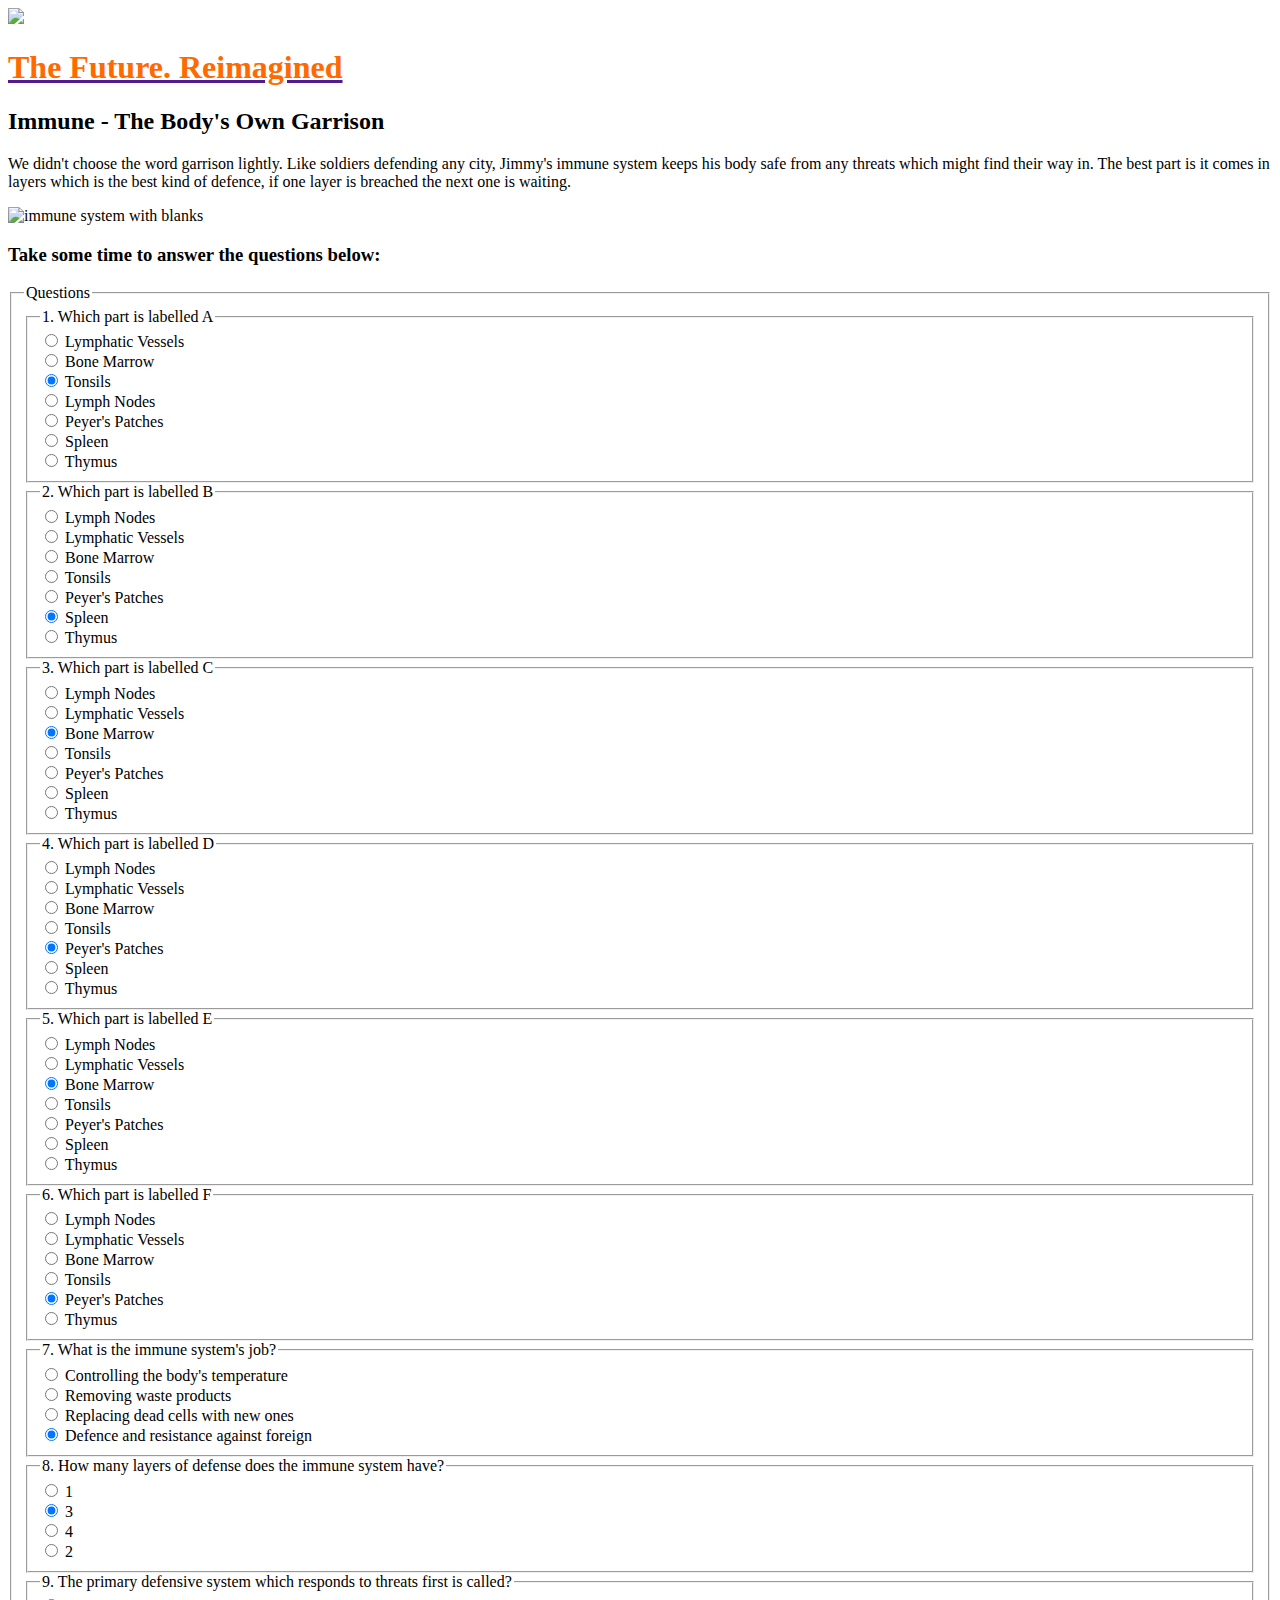
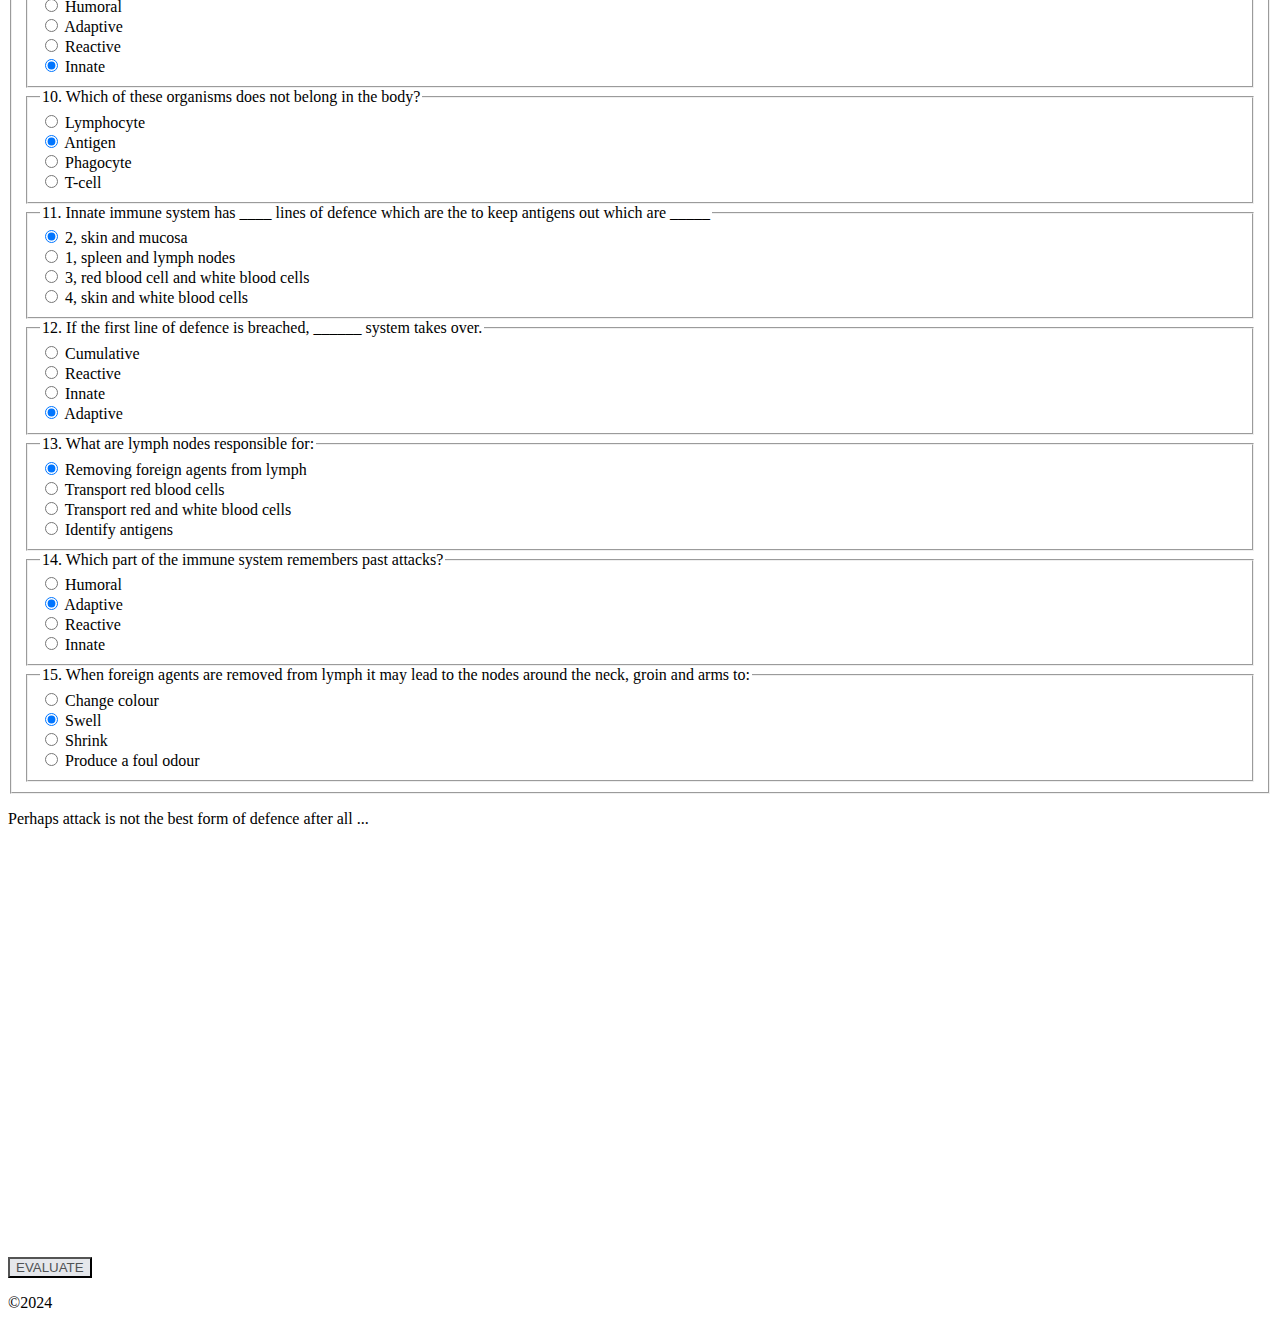
==== pages/immune.html @ 19e0d724 "feat: add code and images built elsewhere" ====
<!DOCTYPE html>
<html lang="en">

<head>
    <meta charset="UTF-8">
    <meta name="viewport" content="width=device-width, initial-scale=1.0">
    <link rel="stylesheet" href="../style.css">
    <title>Immune</title>
</head>

<body>
    <div class="block-1">
        <div class="header-nav">
            <div class="header-logo">
                <img src="../imgs/university-of-johannesburg-logo.png" class="logo-icon">
                <a href=""><h1 style="color:#ff6900">The Future. Reimagined</h1></a>
                
            </div>
            <ul class="links">
              
            </ul>
        </div>
        <div class="text-image">
            <div class="text-left">
                <h2>Immune - The Body's Own Garrison</h2>
                <p class="subtext">We didn't choose the word garrison lightly. Like soldiers defending any city, Jimmy's immune system keeps his body safe from any threats which might find their way in. The best part is it comes in layers which is the best kind of defence, if one layer is breached the next one is waiting.</p>
                
            </div>
            <img src="../imgs/immune_system/immune_system_ques.webp" alt="immune system with blanks" class="wider">
        </div>
    </div>
                    
    <div            class="block-2">
              <h3>Take some time to answer the questions below:</h3>
                              <fieldset>  
                                                                       <legend>Questions</legend>                               <!-- <img src="../imgs/musculoskeletal/musculoskeletal_question.png" alt="stray kids logo" class="logo-image"> -->
                                                                       <fieldset>
                                                                         <legend>1. Which part is labelled A</legend>
                                                                         
                                                                         <div>
                                                                             <input type="radio" id="lymphatic_vessels_a" name="question1" value="lymphatic_vessels" />
                                                                             <label for="lymphatic_vessels_a">Lymphatic Vessels</label><br>
                                                                         </div>
                                                                         <div>
                                                                             <input type="radio" id="bone_marrow_a" name="question1" value="bone_marrow" />
                                                                             <label for="bone_marrow_a">Bone Marrow</label><br>
                                                                         </div>
                                                                         <div>
                                                                             <input type="radio" id="tonsils_a" name="question1" value="tonsils" checked />
                                                                             <label for="tonsils_a">Tonsils</label><br>
                                                                         </div>
                                                                         <div>
                                                                            <input type="radio" id="answer37" name="question1" value="lymph_nodes" />
                                                                            <label for="answer37">Lymph Nodes</label><br>
                                                                        </div>
                                                                         <div>
                                                                             <input type="radio" id="peyers_patches_a" name="question1" value="peyers_patches" />
                                                                             <label for="peyers_patches_a">Peyer's Patches</label><br>
                                                                         </div>
                                                                         <div>
                                                                             <input type="radio" id="spleen_a" name="question1" value="spleen" />
                                                                             <label for="spleen_a">Spleen</label><br>
                                                                         </div>
                                                                         <div>
                                                                             <input type="radio" id="thymus_a" name="question1" value="thymus" />
                                                                             <label for="thymus_a">Thymus</label><br>
                                                                         </div>
                                                                     </fieldset>
                                                                     
                                                                     <fieldset>
                                                                         <legend>2. Which part is labelled B</legend>
                                                                         <div>
                                                                             <input type="radio" id="lymph_nodes_b" name="question2" value="lymph_nodes" />
                                                                             <label for="lymph_nodes_b">Lymph Nodes</label><br>
                                                                         </div>
                                                                         <div>
                                                                             <input type="radio" id="answer38" name="question2" value="lymphatic_vessels_a" />
                                                                             <label for="answer38">Lymphatic Vessels</label><br>
                                                                         </div>
                                                                         <div>
                                                                             <input type="radio" id="bone_marrow_b" name="question2" value="bone_marrow" />
                                                                             <label for="bone_marrow_b">Bone Marrow</label><br>
                                                                         </div>
                                                                         <div>
                                                                             <input type="radio" id="tonsils_b" name="question2" value="tonsils" />
                                                                             <label for="tonsils_b">Tonsils</label><br>
                                                                         </div>
                                                                         <div>
                                                                             <input type="radio" id="peyers_patches_b" name="question2" value="peyers_patches" />
                                                                             <label for="peyers_patches_b">Peyer's Patches</label><br>
                                                                         </div>
                                                                         <div>
                                                                             <input type="radio" id="spleen_b" name="question2" value="spleen" checked />
                                                                             <label for="spleen_b">Spleen</label><br>
                                                                         </div>
                                                                         <div>
                                                                             <input type="radio" id="thymus_b" name="question2" value="thymus" />
                                                                             <label for="thymus_b">Thymus</label><br>
                                                                         </div>
                                                                     </fieldset>
                                                                     
                                                                     <fieldset>
                                                                         <legend>3. Which part is labelled C</legend>
                                                                         <div>
                                                                             <input type="radio" id="lymph_nodes_c" name="question3" value="lymph_nodes" />
                                                                             <label for="lymph_nodes_c">Lymph Nodes</label><br>
                                                                         </div>
                                                                         <div>
                                                                             <input type="radio" id="lymphatic_vessels_c" name="question3" value="lymphatic_vessels" />
                                                                             <label for="lymphatic_vessels_c">Lymphatic Vessels</label><br>
                                                                         </div>
                                                                         <div>
                                                                             <input type="radio" id="bone_marrow_c" name="question3" value="bone_marrow_a" / checked>
                                                                             <label for="bone_marrow_c">Bone Marrow</label><br>
                                                                         </div>
                                                                         <div>
                                                                             <input type="radio" id="tonsils_c" name="question3" value="tonsils" />
                                                                             <label for="tonsils_c">Tonsils</label><br>
                                                                         </div>
                                                                         <div>
                                                                             <input type="radio" id="peyers_patches_c" name="question3" value="peyers_patches" />
                                                                             <label for="peyers_patches_c">Peyer's Patches</label><br>
                                                                         </div>
                                                                         <div>
                                                                             <input type="radio" id="spleen_c" name="question3" value="spleen" />
                                                                             <label for="spleen_c">Spleen</label><br>
                                                                         </div>
                                                                         <div>
                                                                             <input type="radio" id="answer39" name="question3" value="thymus" />
                                                                             <label for="answer39">Thymus</label><br>
                                                                         </div>
                                                                     </fieldset>
                                                                     
                                                                     <fieldset>
                                                                         <legend>4. Which part is labelled D</legend>
                                                                         <div>
                                                                             <input type="radio" id="lymph_nodes_d" name="question4" value="lymph_nodes" />
                                                                             <label for="lymph_nodes_d">Lymph Nodes</label><br>
                                                                         </div>
                                                                         <div>
                                                                             <input type="radio" id="lymphatic_vessels_d" name="question4" value="lymphatic_vessels" />
                                                                             <label for="lymphatic_vessels_d">Lymphatic Vessels</label><br>
                                                                         </div>
                                                                         <div>
                                                                             <input type="radio" id="bone_marrow_d" name="question4" value="bone_marrow" />
                                                                             <label for="bone_marrow_d">Bone Marrow</label><br>
                                                                         </div>
                                                                         <div>
                                                                             <input type="radio" id="tonsils_d" name="question4" value="tonsils" />
                                                                             <label for="tonsils_d">Tonsils</label><br>
                                                                         </div>
                                                                         <div>
                                                                             <input type="radio" id="answer40" name="question4" value="peyers_patches" checked />
                                                                             <label for="answer40">Peyer's Patches</label><br>
                                                                         </div>
                                                                         <div>
                                                                             <input type="radio" id="spleen_d" name="question4" value="spleen" />
                                                                             <label for="spleen_d">Spleen</label><br>
                                                                         </div>
                                                                         <div>
                                                                             <input type="radio" id="thymus_d" name="question4" value="thymus" />
                                                                             <label for="thymus_d">Thymus</label><br>
                                                                         </div>
                                                                     </fieldset>
                                                                     
                                                                     <fieldset>
                                                                         <legend>5. Which part is labelled E</legend>
                                                                         <div>
                                                                             <input type="radio" id="lymph_nodes_e" name="question5" value="lymph_nodes" />
                                                                             <label for="lymph_nodes_e">Lymph Nodes</label><br>
                                                                         </div>
                                                                         <div>
                                                                             <input type="radio" id="lymphatic_vessels_e" name="question5" value="lymphatic_vessels" />
                                                                             <label for="lymphatic_vessels_e">Lymphatic Vessels</label><br>
                                                                         </div>
                                                                         <div>
                                                                             <input type="radio" id="bone_marrow_e" name="question5" value="bone_marrow" checked />
                                                                             <label for="bone_marrow_e">Bone Marrow</label><br>
                                                                         </div>
                                                                         <div>
                                                                             <input type="radio" id="tonsils_e" name="question5" value="tonsils" />
                                                                             <label for="tonsils_e">Tonsils</label><br>
                                                                         </div>
                                                                         <div>
                                                                             <input type="radio" id="peyers_patches_e" name="question5" value="peyers_patches" />
                                                                             <label for="peyers_patches_e">Peyer's Patches</label><br>
                                                                         </div>
                                                                         <div>
                                                                             <input type="radio" id="answer41" name="question5" value="spleen" />
                                                                             <label for="answer41">Spleen</label><br>
                                                                         </div>
                                                                         <div>
                                                                             <input type="radio" id="thymus_e" name="question5" value="thymus" />
                                                                             <label for="thymus_e">Thymus</label><br>
                                                                         </div>
                                                                     </fieldset>
                                                                     
                                                                     <fieldset>
                                                                         <legend>6. Which part is labelled F</legend>
                                                                         <div>
                                                                             <input type="radio" id="lymph_nodes_f" name="question6" value="lymph_nodes" />
                                                                             <label for="lymph_nodes_f">Lymph Nodes</label><br>
                                                                         </div>
                                                                         <div>
                                                                             <input type="radio" id="lymphatic_vessels_f" name="question6" value="lymphatic_vessels" />
                                                                             <label for="lymphatic_vessels_f">Lymphatic Vessels</label><br>
                                                                         </div>
                                                                         <div>
                                                                             <input type="radio" id="answer42" name="question6" value="bone_marrow" />
                                                                             <label for="answer42">Bone Marrow</label><br>
                                                                         </div>
                                                                         <div>
                                                                             <input type="radio" id="tonsils_f" name="question6" value="tonsils" />
                                                                             <label for="tonsils_f">Tonsils</label><br>
                                                                         </div>
                                                                         <div>
                                                                             <input type="radio" id="peyers_patches_f" name="question6" value="peyers_patches" checked />
                                                                             <label for="peyers_patches_f">Peyer's Patches</label><br>
                                                                         </div>
                                                                         
                                                                         <div>
                                                                             <input type="radio" id="thymus_f" name="question6" value="thymus" />
                                                                             <label for="thymus_f">Thymus</label><br>
                                                                         </div>
                                                                         
                                                                     </fieldset>
                                                                     
                                                                                        
                                                                     <fieldset>
                                                                         <legend>7. What is the immune system's job?</legend>
                                                                         <div>
                                                                             <input type="radio" id="temperature_control" name="question7" value="temperature_control" />
                                                                             <label for="temperature_control">Controlling the body's temperature</label><br>
                                                                         </div>
                                                                         <div>
                                                                             <input type="radio" id="waste_removal" name="question7" value="waste_removal" />
                                                                             <label for="waste_removal">Removing waste products</label><br>
                                                                         </div>
                                                                         <div>
                                                                             <input type="radio" id="cell_replacement" name="question7" value="cell_replacement" />
                                                                             <label for="cell_replacement">Replacing dead cells with new ones</label><br>
                                                                         </div>
                                                                         <div>
                                                                             <input type="radio" id="answer43" name="question7" value="defence" checked />
                                                                             <label for="answer43">Defence and resistance against foreign</label><br>
                                                                         </div>
                                                                     </fieldset>
                                                                     
                                                                     <fieldset>
                                                                         <legend>8. How many layers of defense does the immune system have?</legend>
                                                                         <div>
                                                                             <input type="radio" id="one_layer" name="question8" value="one_layer" />
                                                                             <label for="one_layer">1</label><br>
                                                                         </div>
                                                                         <div>
                                                                             <input type="radio" id="answer44" name="question8" value="three_layers" checked />
                                                                             <label for="answer44">3</label><br>
                                                                         </div>
                                                                         <div>
                                                                             <input type="radio" id="four_layers" name="question8" value="four_layers" />
                                                                             <label for="four_layers">4</label><br>
                                                                         </div>
                                                                         <div>
                                                                             <input type="radio" id="two_layers" name="question8" value="two_layers" />
                                                                             <label for="two_layers">2</label><br>
                                                                         </div>
                                                                     </fieldset>
                                                                     
                                                                     <fieldset>
                                                                         <legend>9. The primary defensive system which responds to threats first is called?</legend>
                                                                         <div>
                                                                             <input type="radio" id="humoral" name="question9" value="humoral" />
                                                                             <label for="humoral">Humoral</label><br>
                                                                         </div>
                                                                         <div>
                                                                             <input type="radio" id="adaptive" name="question9" value="adaptive" />
                                                                             <label for="adaptive">Adaptive</label><br>
                                                                         </div>
                                                                         <div>
                                                                             <input type="radio" id="reactive" name="question9" value="reactive" />
                                                                             <label for="reactive">Reactive</label><br>
                                                                         </div>
                                                                         <div>
                                                                             <input type="radio" id="answer45" name="question9" value="innate" checked />
                                                                             <label for="answer45">Innate</label><br>
                                                                         </div>
                                                                     </fieldset>
                                                                     
                                                                                       
                                                                     <fieldset>
                                                                         <legend>10. Which of these organisms does not belong in the body?</legend>
                                                                         <div>
                                                                             <input type="radio" id="lymphocyte" name="question0" value="lymphocyte" />
                                                                             <label for="lymphocyte">Lymphocyte</label><br>
                                                                         </div>
                                                                         <div>
                                                                             <input type="radio" id="answer46" name="question0" value="antigen" checked />
                                                                             <label for="answer46">Antigen</label><br>
                                                                         </div>
                                                                         <div>
                                                                             <input type="radio" id="phagocyte" name="question0" value="phagocyte" />
                                                                             <label for="phagocyte">Phagocyte</label><br>
                                                                         </div>
                                                                         <div>
                                                                             <input type="radio" id="t_cell" name="question0" value="t_cell" />
                                                                             <label for="t_cell">T-cell</label><br>
                                                                         </div>
                                                                     </fieldset>
                                                                     
                                                                     <fieldset>
                                                                         <legend>11. Innate immune system has ____ lines of defence which are the to keep antigens out which are _____</legend>
                                                                         <div>
                                                                             <input type="radio" id="answer47" name="question11" value="two_lines" checked />
                                                                             <label for="answer47">2, skin and mucosa</label><br>
                                                                         </div>
                                                                         <div>
                                                                             <input type="radio" id="one_line" name="question11" value="one_line" />
                                                                             <label for="one_line">1, spleen and lymph nodes</label><br>
                                                                         </div>
                                                                         <div>
                                                                             <input type="radio" id="three_lines" name="question11" value="three_lines" />
                                                                             <label for="three_lines">3, red blood cell and white blood cells</label><br>
                                                                         </div>
                                                                         <div>
                                                                             <input type="radio" id="four_lines" name="question11" value="four_lines" />
                                                                             <label for="four_lines">4, skin and white blood cells</label><br>
                                                                         </div>
                                                                     </fieldset>
                                                                     
                                                                     <fieldset>
                                                                         <legend>12. If the first line of defence is breached, ______ system takes over.</legend>
                                                                         <div>
                                                                             <input type="radio" id="cumulative" name="question12" value="cumulative" />
                                                                             <label for="cumulative">Cumulative</label><br>
                                                                         </div>
                                                                         <div>
                                                                             <input type="radio" id="reactive" name="question12" value="reactive" />
                                                                             <label for="reactive">Reactive</label><br>
                                                                         </div>
                                                                         <div>
                                                                             <input type="radio" id="innate" name="question12" value="innate" />
                                                                             <label for="innate">Innate</label><br>
                                                                         </div>
                                                                         <div>
                                                                             <input type="radio" id="answer48" name="question12" value="adaptive" checked />
                                                                             <label for="answer48">Adaptive</label><br>
                                                                         </div>
                                                                     </fieldset>
                                                                     
                                                                                     
                                                                                            
                                                                     <fieldset>
                                                                         <legend>13. What are lymph nodes responsible for:</legend>
                                                                         <div>
                                                                             <input type="radio" id="answer49" name="question13" value="remove_foreign_agents" checked />
                                                                             <label for="answer49">Removing foreign agents from lymph</label><br>
                                                                         </div>
                                                                         <div>
                                                                             <input type="radio" id="transport_red_blood_cells" name="question13" value="transport_red_blood_cells" />
                                                                             <label for="transport_red_blood_cells">Transport red blood cells</label><br>
                                                                         </div>
                                                                         <div>
                                                                             <input type="radio" id="transport_red_and_white_blood_cells" name="question13" value="transport_red_and_white_blood_cells" />
                                                                             <label for="transport_red_and_white_blood_cells">Transport red and white blood cells</label><br>
                                                                         </div>
                                                                         <div>
                                                                             <input type="radio" id="identify_antigens" name="question13" value="identify_antigens" />
                                                                             <label for="identify_antigens">Identify antigens</label><br>
                                                                         </div>
                                                                     </fieldset>
                                                                     
                                                                     <fieldset>
                                                                         <legend>14. Which part of the immune system remembers past attacks?</legend>
                                                                         <div>
                                                                             <input type="radio" id="humoral" name="question14" value="humoral" />
                                                                             <label for="humoral">Humoral</label><br>
                                                                         </div>
                                                                         <div>
                                                                             <input type="radio" id="answer50" name="question14" value="adaptive" checked />
                                                                             <label for="answer50">Adaptive</label><br>
                                                                         </div>
                                                                         <div>
                                                                             <input type="radio" id="reactive" name="question14" value="reactive" />
                                                                             <label for="reactive">Reactive</label><br>
                                                                         </div>
                                                                         <div>
                                                                             <input type="radio" id="innate" name="question14" value="innate" />
                                                                             <label for="innate">Innate</label><br>
                                                                         </div>
                                                                     </fieldset>
                                                                     
                                                                     <fieldset>
                                                                         <legend>15. When foreign agents are removed from lymph it may lead to the nodes around the neck, groin and arms to:</legend>
                                                                         <div>
                                                                             <input type="radio" id="change_colour" name="question15" value="change_colour" />
                                                                             <label for="change_colour">Change colour</label><br>
                                                                         </div>
                                                                         <div>
                                                                             <input type="radio" id="answer51" name="question15" value="swell" checked />
                                                                             <label for="answer51">Swell</label><br>
                                                                         </div>
                                                                         <div>
                                                                             <input type="radio" id="shrink" name="question15" value="shrink" />
                                                                             <label for="shrink">Shrink</label><br>
                                                                         </div>
                                                                         <div>
                                                                             <input type="radio" id="produce_foul_odour" name="question15" value="produce_foul_odour" />
                                                                             <label for="produce_foul_odour">Produce a foul odour</label><br>
                                                                         </div>
                                                                     </fieldset>
                                                                     
                  </        fiel                                     dset>  
    </div>                    
                                                         
    <div class="block-3">
        <p class="quote">Perhaps attack is not the best form of defence after all ...</p>
        

        <iframe width="560" height="315" src="https://www.youtube.com/embed/PSRJfaAYkW4?si=BhMPU3NJfwMVNUXs" title="YouTube video player" frameborder="0" allow="accelerometer; autoplay; clipboard-write; encrypted-media; gyroscope; picture-in-picture; web-share" referrerpolicy="strict-origin-when-cross-origin" allowfullscreen></iframe>




    </div>

    <div class="block-4">
        <div class="text">
            <h4 style="color:white">Ready to Grade ?</h4>
            <p class="" style="color:white">Surely you know the drill by now ? Click Evaluate</p>
        </div>
        <button class="button" style="background-color:#E5E7EB; color:#505355">EVALUATE</button>
    </div>

    <div class="footer">
        <p>©2024</p>
    </div>
</body>

</html>
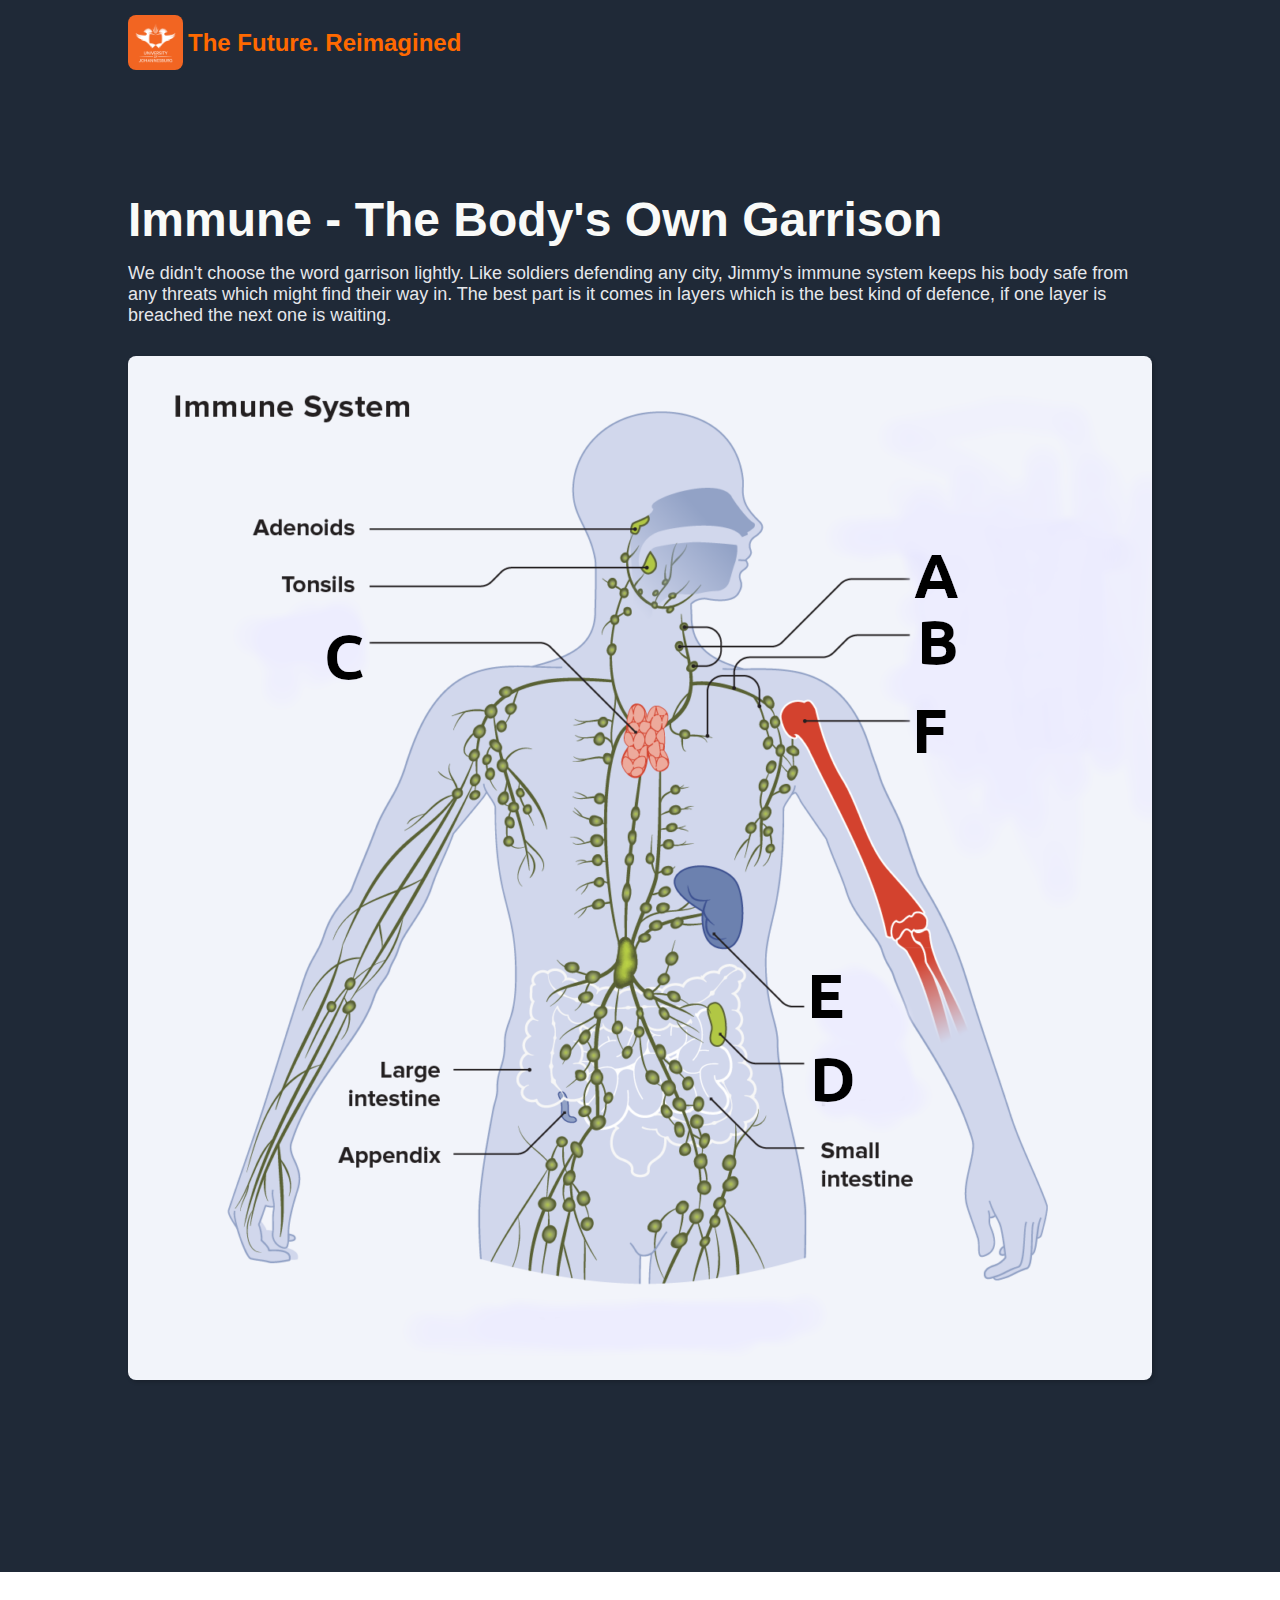
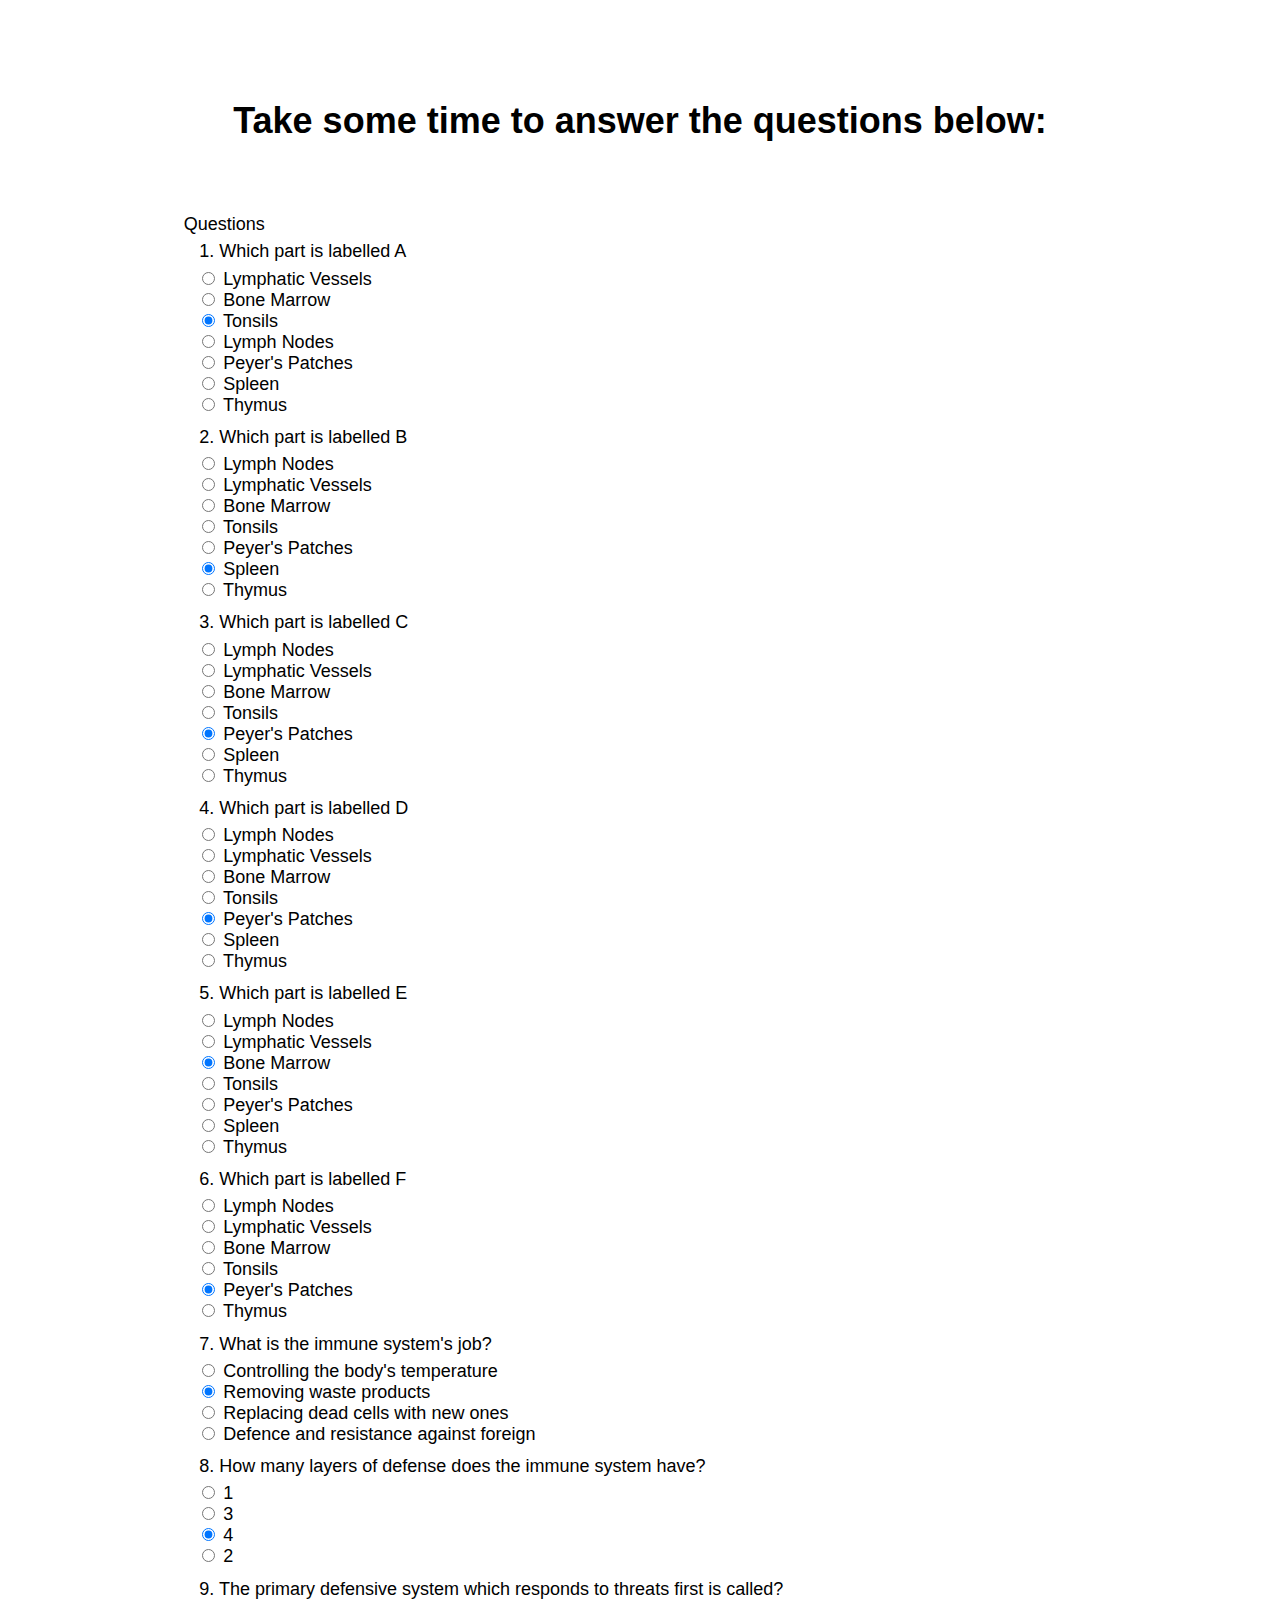
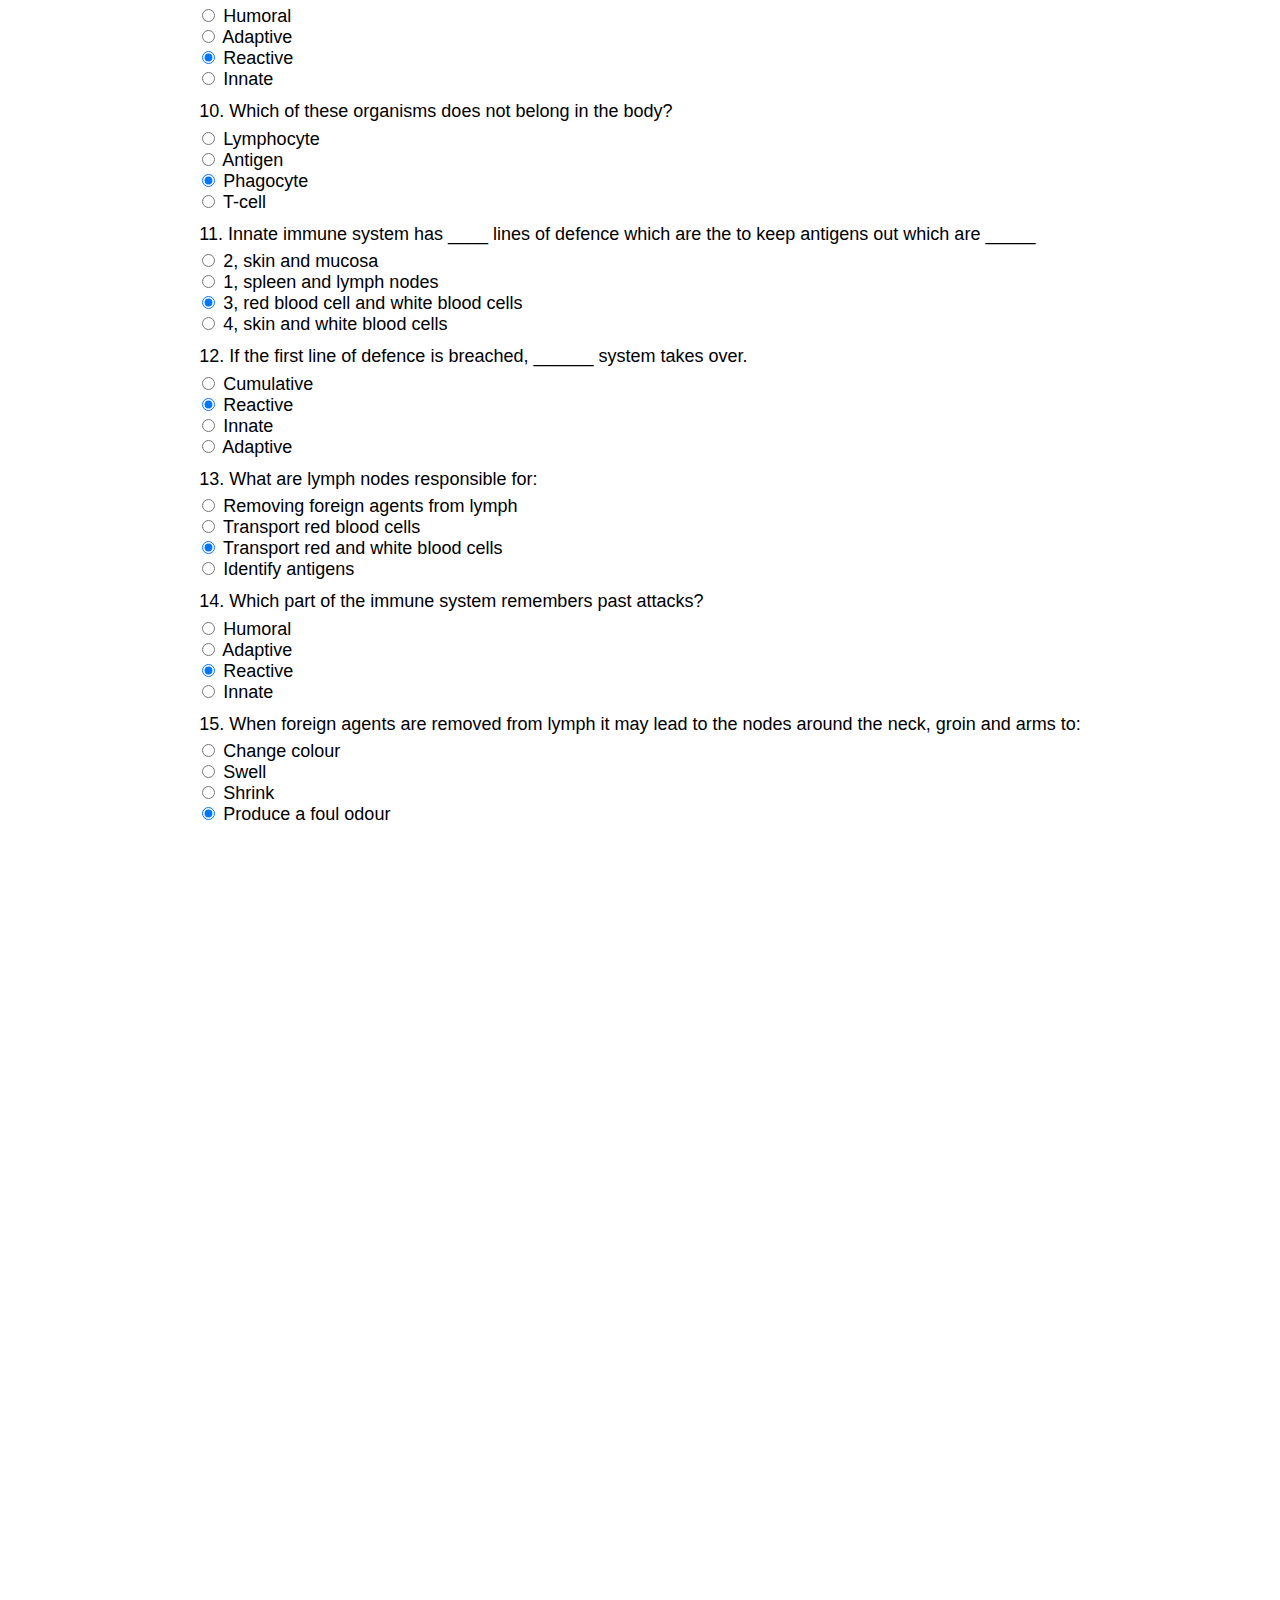
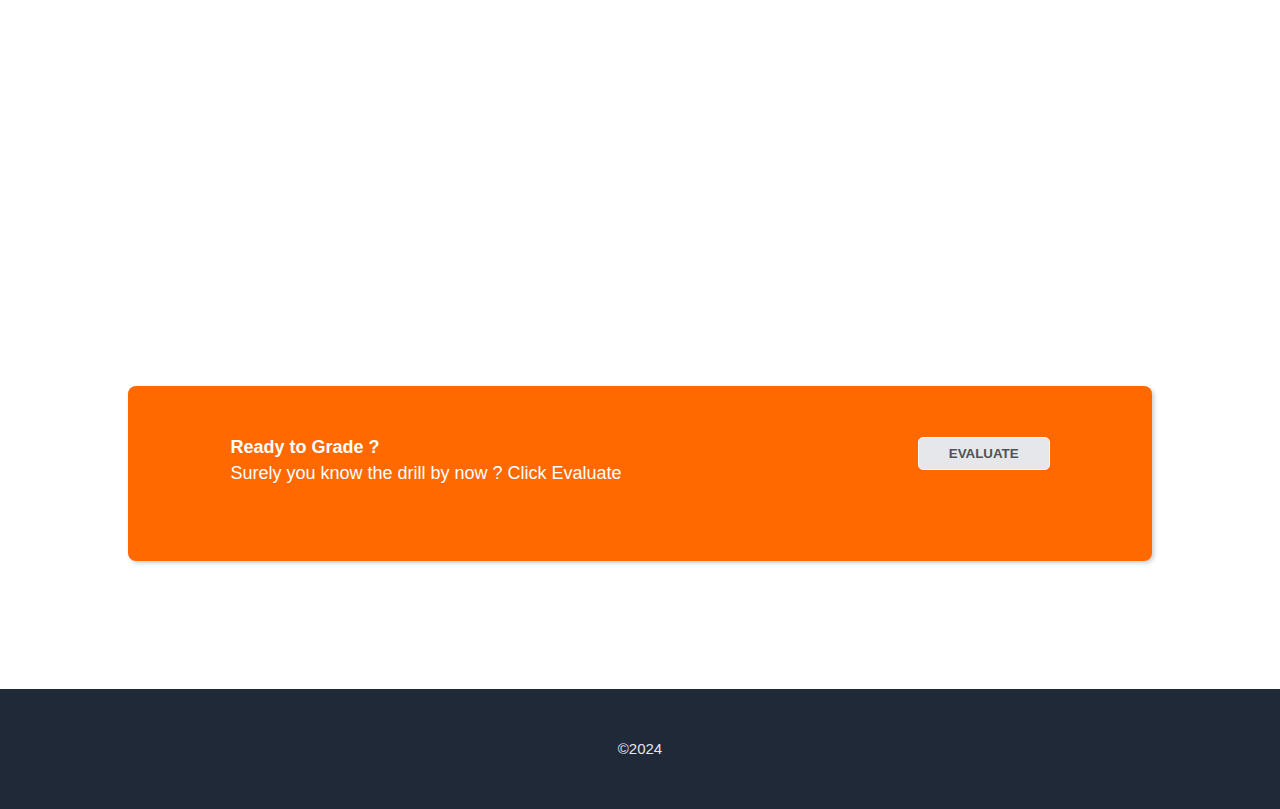
==== commit a82d1f13: "feat: too many changes to mention definitely day I won't forget.Enough said" ====
--- a/pages/immune.html
+++ b/pages/immune.html
@@ -26,7 +26,7 @@
                 <p class="subtext">We didn't choose the word garrison lightly. Like soldiers defending any city, Jimmy's immune system keeps his body safe from any threats which might find their way in. The best part is it comes in layers which is the best kind of defence, if one layer is breached the next one is waiting.</p>
                 
             </div>
-            <img src="../imgs/immune_system/immune_system_ques.webp" alt="immune system with blanks" class="wider">
+            <img id="no1" class="wider" src="../imgs/immune_system/immune_system_ques.webp" alt="immune system with blanks" class="wider">
         </div>
     </div>
                     
@@ -118,7 +118,7 @@
                                                                              <label for="tonsils_c">Tonsils</label><br>
                                                                          </div>
                                                                          <div>
-                                                                             <input type="radio" id="peyers_patches_c" name="question3" value="peyers_patches" />
+                                                                             <input type="radio" id="peyers_patches_c" name="question3" value="peyers_patches" checked />
                                                                              <label for="peyers_patches_c">Peyer's Patches</label><br>
                                                                          </div>
                                                                          <div>
@@ -233,7 +233,7 @@
                                                                              <label for="temperature_control">Controlling the body's temperature</label><br>
                                                                          </div>
                                                                          <div>
-                                                                             <input type="radio" id="waste_removal" name="question7" value="waste_removal" />
+                                                                             <input type="radio" id="waste_removal" name="question7" value="waste_removal" checked/>
                                                                              <label for="waste_removal">Removing waste products</label><br>
                                                                          </div>
                                                                          <div>
@@ -241,7 +241,7 @@
                                                                              <label for="cell_replacement">Replacing dead cells with new ones</label><br>
                                                                          </div>
                                                                          <div>
-                                                                             <input type="radio" id="answer43" name="question7" value="defence" checked />
+                                                                             <input type="radio" id="answer43" name="question7" value="defence"  />
                                                                              <label for="answer43">Defence and resistance against foreign</label><br>
                                                                          </div>
                                                                      </fieldset>
@@ -253,11 +253,11 @@
                                                                              <label for="one_layer">1</label><br>
                                                                          </div>
                                                                          <div>
-                                                                             <input type="radio" id="answer44" name="question8" value="three_layers" checked />
+                                                                             <input type="radio" id="answer44" name="question8" value="three_layers"  />
                                                                              <label for="answer44">3</label><br>
                                                                          </div>
                                                                          <div>
-                                                                             <input type="radio" id="four_layers" name="question8" value="four_layers" />
+                                                                             <input type="radio" id="four_layers" name="question8" value="four_layers" checked/>
                                                                              <label for="four_layers">4</label><br>
                                                                          </div>
                                                                          <div>
@@ -277,11 +277,11 @@
                                                                              <label for="adaptive">Adaptive</label><br>
                                                                          </div>
                                                                          <div>
-                                                                             <input type="radio" id="reactive" name="question9" value="reactive" />
+                                                                             <input type="radio" id="reactive" name="question9" value="reactive" checked />
                                                                              <label for="reactive">Reactive</label><br>
                                                                          </div>
                                                                          <div>
-                                                                             <input type="radio" id="answer45" name="question9" value="innate" checked />
+                                                                             <input type="radio" id="answer45" name="question9" value="innate"  />
                                                                              <label for="answer45">Innate</label><br>
                                                                          </div>
                                                                      </fieldset>
@@ -294,11 +294,11 @@
                                                                              <label for="lymphocyte">Lymphocyte</label><br>
                                                                          </div>
                                                                          <div>
-                                                                             <input type="radio" id="answer46" name="question0" value="antigen" checked />
+                                                                             <input type="radio" id="answer46" name="question0" value="antigen" />
                                                                              <label for="answer46">Antigen</label><br>
                                                                          </div>
                                                                          <div>
-                                                                             <input type="radio" id="phagocyte" name="question0" value="phagocyte" />
+                                                                             <input type="radio" id="phagocyte" name="question0" value="phagocyte" checked />
                                                                              <label for="phagocyte">Phagocyte</label><br>
                                                                          </div>
                                                                          <div>
@@ -310,7 +310,7 @@
                                                                      <fieldset>
                                                                          <legend>11. Innate immune system has ____ lines of defence which are the to keep antigens out which are _____</legend>
                                                                          <div>
-                                                                             <input type="radio" id="answer47" name="question11" value="two_lines" checked />
+                                                                             <input type="radio" id="answer47" name="question11" value="two_lines" />
                                                                              <label for="answer47">2, skin and mucosa</label><br>
                                                                          </div>
                                                                          <div>
@@ -318,7 +318,7 @@
                                                                              <label for="one_line">1, spleen and lymph nodes</label><br>
                                                                          </div>
                                                                          <div>
-                                                                             <input type="radio" id="three_lines" name="question11" value="three_lines" />
+                                                                             <input type="radio" id="three_lines" name="question11" value="three_lines" checked/>
                                                                              <label for="three_lines">3, red blood cell and white blood cells</label><br>
                                                                          </div>
                                                                          <div>
@@ -334,7 +334,7 @@
                                                                              <label for="cumulative">Cumulative</label><br>
                                                                          </div>
                                                                          <div>
-                                                                             <input type="radio" id="reactive" name="question12" value="reactive" />
+                                                                             <input type="radio" id="reactive" name="question12" value="reactive" checked/>
                                                                              <label for="reactive">Reactive</label><br>
                                                                          </div>
                                                                          <div>
@@ -342,7 +342,7 @@
                                                                              <label for="innate">Innate</label><br>
                                                                          </div>
                                                                          <div>
-                                                                             <input type="radio" id="answer48" name="question12" value="adaptive" checked />
+                                                                             <input type="radio" id="answer48" name="question12" value="adaptive" />
                                                                              <label for="answer48">Adaptive</label><br>
                                                                          </div>
                                                                      </fieldset>
@@ -360,7 +360,7 @@
                                                                              <label for="transport_red_blood_cells">Transport red blood cells</label><br>
                                                                          </div>
                                                                          <div>
-                                                                             <input type="radio" id="transport_red_and_white_blood_cells" name="question13" value="transport_red_and_white_blood_cells" />
+                                                                             <input type="radio" id="transport_red_and_white_blood_cells" name="question13" value="transport_red_and_white_blood_cells" checked />
                                                                              <label for="transport_red_and_white_blood_cells">Transport red and white blood cells</label><br>
                                                                          </div>
                                                                          <div>
@@ -376,11 +376,11 @@
                                                                              <label for="humoral">Humoral</label><br>
                                                                          </div>
                                                                          <div>
-                                                                             <input type="radio" id="answer50" name="question14" value="adaptive" checked />
+                                                                             <input type="radio" id="answer50" name="question14" value="adaptive" />
                                                                              <label for="answer50">Adaptive</label><br>
                                                                          </div>
                                                                          <div>
-                                                                             <input type="radio" id="reactive" name="question14" value="reactive" />
+                                                                             <input type="radio" id="reactive" name="question14" value="reactive" checked />
                                                                              <label for="reactive">Reactive</label><br>
                                                                          </div>
                                                                          <div>
@@ -396,7 +396,7 @@
                                                                              <label for="change_colour">Change colour</label><br>
                                                                          </div>
                                                                          <div>
-                                                                             <input type="radio" id="answer51" name="question15" value="swell" checked />
+                                                                             <input type="radio" id="answer51" name="question15" value="swell" />
                                                                              <label for="answer51">Swell</label><br>
                                                                          </div>
                                                                          <div>
@@ -404,7 +404,7 @@
                                                                              <label for="shrink">Shrink</label><br>
                                                                          </div>
                                                                          <div>
-                                                                             <input type="radio" id="produce_foul_odour" name="question15" value="produce_foul_odour" />
+                                                                             <input type="radio" id="produce_foul_odour" name="question15" value="produce_foul_odour" checked />
                                                                              <label for="produce_foul_odour">Produce a foul odour</label><br>
                                                                          </div>
                                                                      </fieldset>
@@ -412,7 +412,7 @@
                   </        fiel                                     dset>  
     </div>                    
                                                          
-    <div class="block-3">
+    <div id="block-3">
         <p class="quote">Perhaps attack is not the best form of defence after all ...</p>
         
 
@@ -428,12 +428,16 @@
             <h4 style="color:white">Ready to Grade ?</h4>
             <p class="" style="color:white">Surely you know the drill by now ? Click Evaluate</p>
         </div>
-        <button class="button" style="background-color:#E5E7EB; color:#505355">EVALUATE</button>
-    </div>
-
+        
+            <div class="text">
+        <button class="button" style="background-color:#E5E7EB; color:#505355" onclick="checkAnswers()">EVALUATE</button>
+        <button id="next1" style="background-color:#E5E7EB; color:#505355;visibility:hidden;" onclick="redirect1()">PROCEED</button>
+       </div>
+     </div>
     <div class="footer">
         <p>©2024</p>
     </div>
+    <script src="../scripts/immune.js"></script>
 </body>
 
 </html>--- a/style.css
+++ b/style.css
@@ -0,0 +1,298 @@
+body {
+    font-family: Roboto, sans-serif;
+    font-size: 18px;
+    display: flex;
+    flex-direction: column;
+    padding: 0;
+    margin: 0;
+}
+
+p {
+    margin: 0;
+}
+
+/* Images */
+.logo-icon {
+    width: 55px;
+    height: auto;
+    flex: none;
+    box-shadow: none;
+}
+
+.header-link {
+    width: 25px;
+}
+
+img {
+    width: 60vw;
+    height: auto;
+    border-radius: 8px;
+    flex-shrink: 0;
+    flex-grow: 3;
+    align-self: center;
+    box-shadow: 2px 2px 4px rgba(0, 0, 0, 0.2);
+}
+
+
+
+.logo-image,
+.icon {
+    border: 1.5px solid #ff6900;
+}
+
+#no_1 .wider {
+
+    width:40vw;
+    border: 1.5px solid #ff6900;
+    
+}
+
+.icon {
+    width: 120px;
+    height: auto;
+}
+
+.twitter {
+    box-shadow: none;
+}
+
+/* Lists and Links */
+ul {
+    list-style-type: none;
+    display: flex;
+    gap: 25px;
+    padding: 0;
+}
+
+a {
+    text-decoration: none;
+    color: #eee;
+}
+
+/* Block 1 */
+.block-1 {
+    display: flex;
+    flex-direction: column;
+    background-color: #1F2937;
+    color: #F9FAF8;
+}
+
+.header-logo {
+    display: flex;
+    align-items: center;
+    gap: 5px;
+}
+
+.header-nav {
+    display: flex;
+    justify-content: space-between;
+    align-items: center;
+    padding: 1% 10%;
+    position: fixed;
+    top: 0;
+    right: 0;
+    left: 0;
+    background-color: #1F2937;
+}
+
+.text-image {
+    display: flex;
+    padding: 15% 10%;
+    gap: 5vw;
+    align-items: center;
+    justify-content: center;
+    gap: 30px;
+    flex-wrap: wrap;
+}
+
+.text-left {
+    display: flex;
+    flex-direction: column;
+    align-items: flex-start;
+    gap: 16px;
+    flex-basis: 35vw;
+    flex-grow: 1;
+}
+
+h1 {
+    font-size: 24px;
+}
+
+h2 {
+    font-size: 48px;
+    font-weight: 800;
+    margin: 0;
+}
+
+.subtext {
+    color: #E5E7EB;
+    margin: 0;
+}
+
+button {
+    background-color: #ff6900;
+    border-radius: 5px;
+    border-color: transparent;
+    padding: 8px 30px;
+    color: white;
+    font-weight: bold;
+    box-shadow: 2px 2px 4px rgba(0, 0, 0, 0.2);
+    
+    
+}
+
+/* Block 2 */
+.block-2 {
+    display: flex;
+    flex-direction: column;
+    justify-content: center;
+    align-items: center;
+    flex: 1;
+    padding: 10%;
+    gap: 8vh;
+}
+
+.block-2_variant
+{
+    display: flex;
+    flex-direction: column;
+    justify-content: center;
+    align-items: center;
+    flex: 1;
+    padding: 10%;
+    gap: 8vh;
+
+
+}
+
+.boxes {
+    display: flex;
+    gap: 30px;
+    padding: 0 10%;
+    flex-wrap: wrap;
+    justify-content: center;
+    text-align: center;
+}
+
+h3 {
+    font-size: 36px;
+    font-weight: 800;
+    text-align: center;
+    margin: 0;
+}
+
+/* Block 3 */
+#block-3 {
+    visibility:hidden;
+    display: flex;
+    flex-direction: column;
+    justify-content: center;
+    align-items: center;
+    gap: 30px;
+
+    background-color: #E5E7EB;
+    padding: 10% 20%;
+    font-size: 36px;
+    font-style: italic;
+    font-weight: 100;
+    color: #1F2937;
+}
+
+.block-3 {
+    display: flex;
+    flex-direction: column;
+    justify-content: center;
+    align-items: center;
+    gap: 30px;
+
+    background-color: #E5E7EB;
+    padding: 10% 20%;
+    font-size: 36px;
+    font-style: italic;
+    font-weight: 100;
+    color: #1F2937;
+}
+
+.quote {
+    text-align: center;
+}
+
+.author {
+    align-self: flex-end;
+    font-size: 32px;
+    font-style: normal;
+    font-weight: bold;
+    text-align: right;
+}
+
+/* Block 4 */
+.block-4 {
+    display: flex;
+    justify-content: space-between;
+    gap: 30px;
+    margin: 10%;
+    padding: 4% 8%;
+    background-color: #ff6900;
+    box-shadow: 2px 2px 4px rgba(0, 0, 0, 0.2);
+    border-radius: 8px;
+    color: #F9FAF8;
+}
+
+h4 {
+    margin: 0;
+}
+
+.button {
+    flex-shrink: 0;
+    border: 1px solid #F9FAF8;
+    align-self: center;
+    box-shadow: none;
+}
+
+
+ button#next {
+    
+    display:none;
+    background-color: #ff6900;
+    border-radius: 5px;
+    border-color: transparent;
+    padding: 8px 30px;
+    color: white;
+    font-weight: bold;
+    box-shadow: 2px 2px 4px rgba(0, 0, 0, 0.2);
+
+}
+
+
+
+
+.text {
+    display: flex;
+    flex-direction: column;
+    gap: 5px;
+}
+
+/* Footer */
+.footer {
+    display: flex;
+    justify-content: center;
+    align-content: center;
+    background-color: #1F2937;
+    color: #E5E7EB;
+    padding: 4%;
+    font-size: 15px;
+}
+
+/* Remove border fieldset*/
+
+fieldset {
+
+    border:0;
+}
+
+iframe {
+
+    display:flex;
+    height:40vw;
+    width:40vw;
+}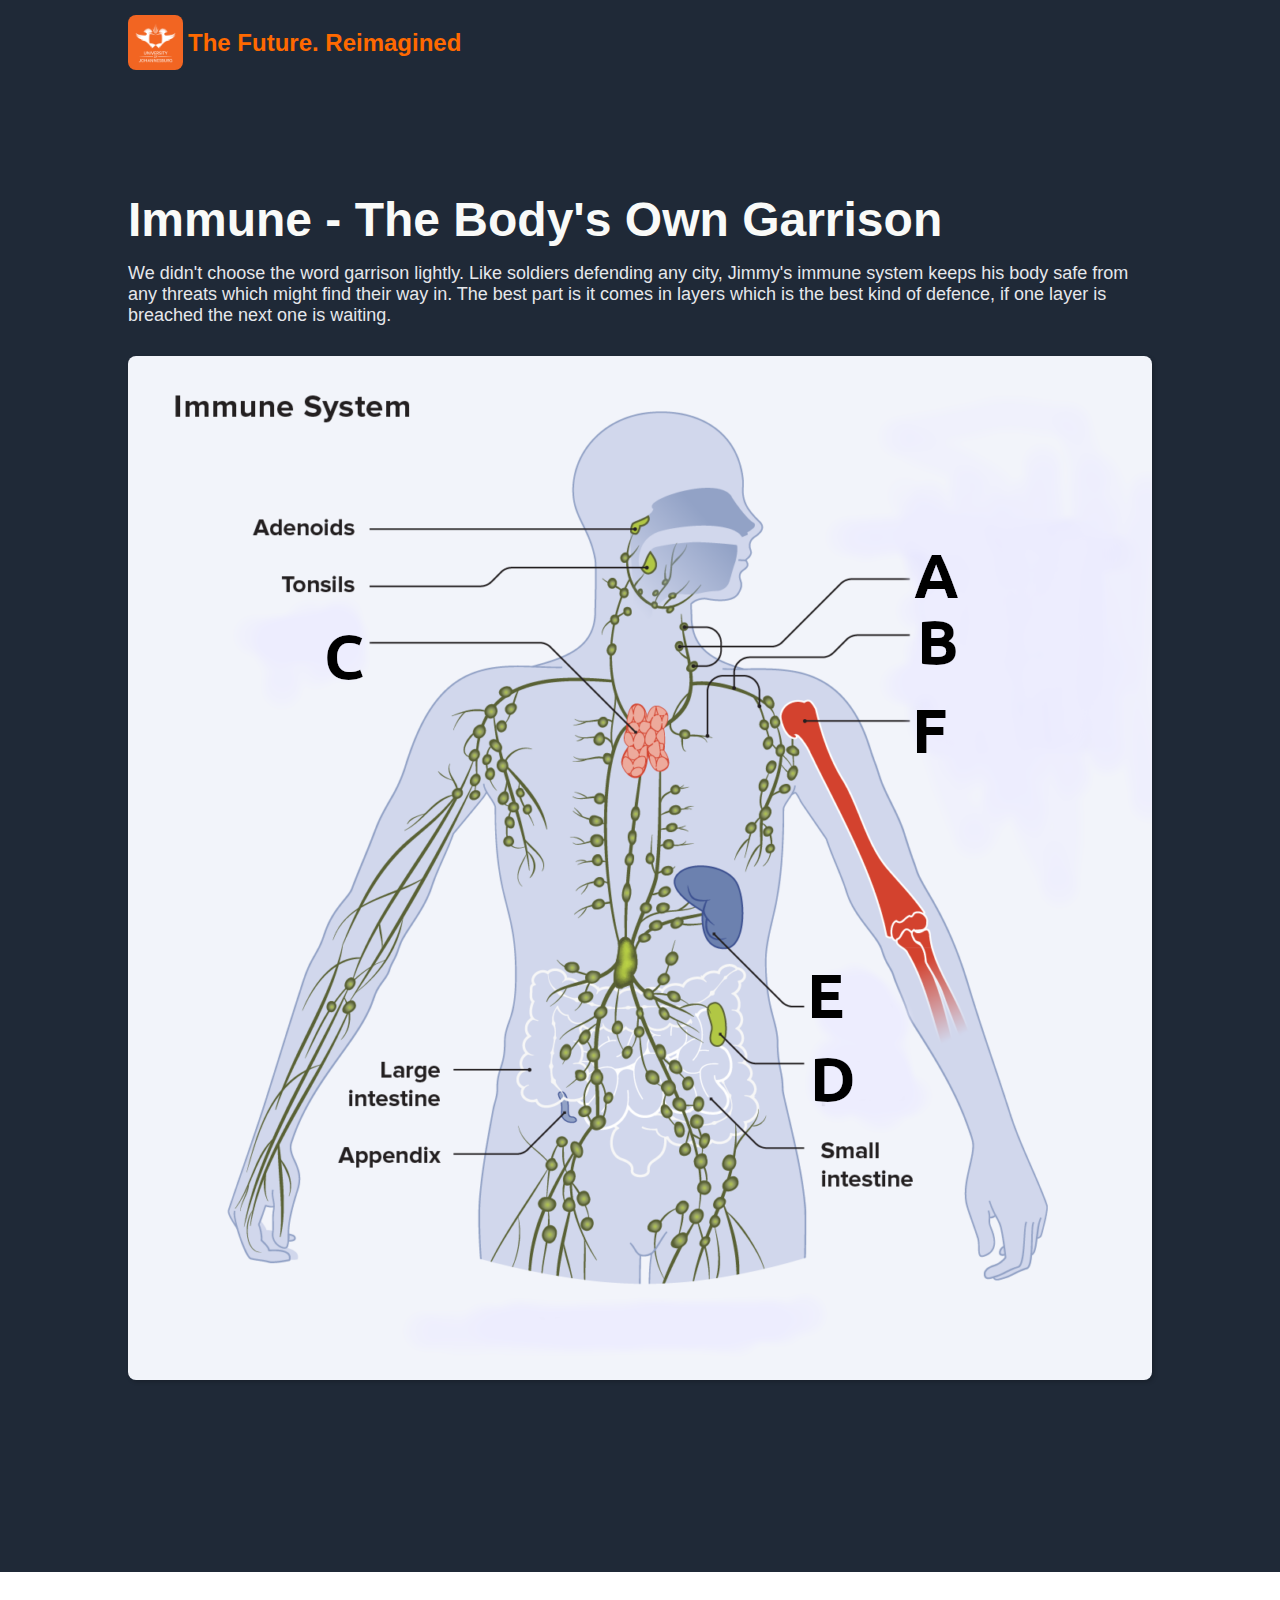
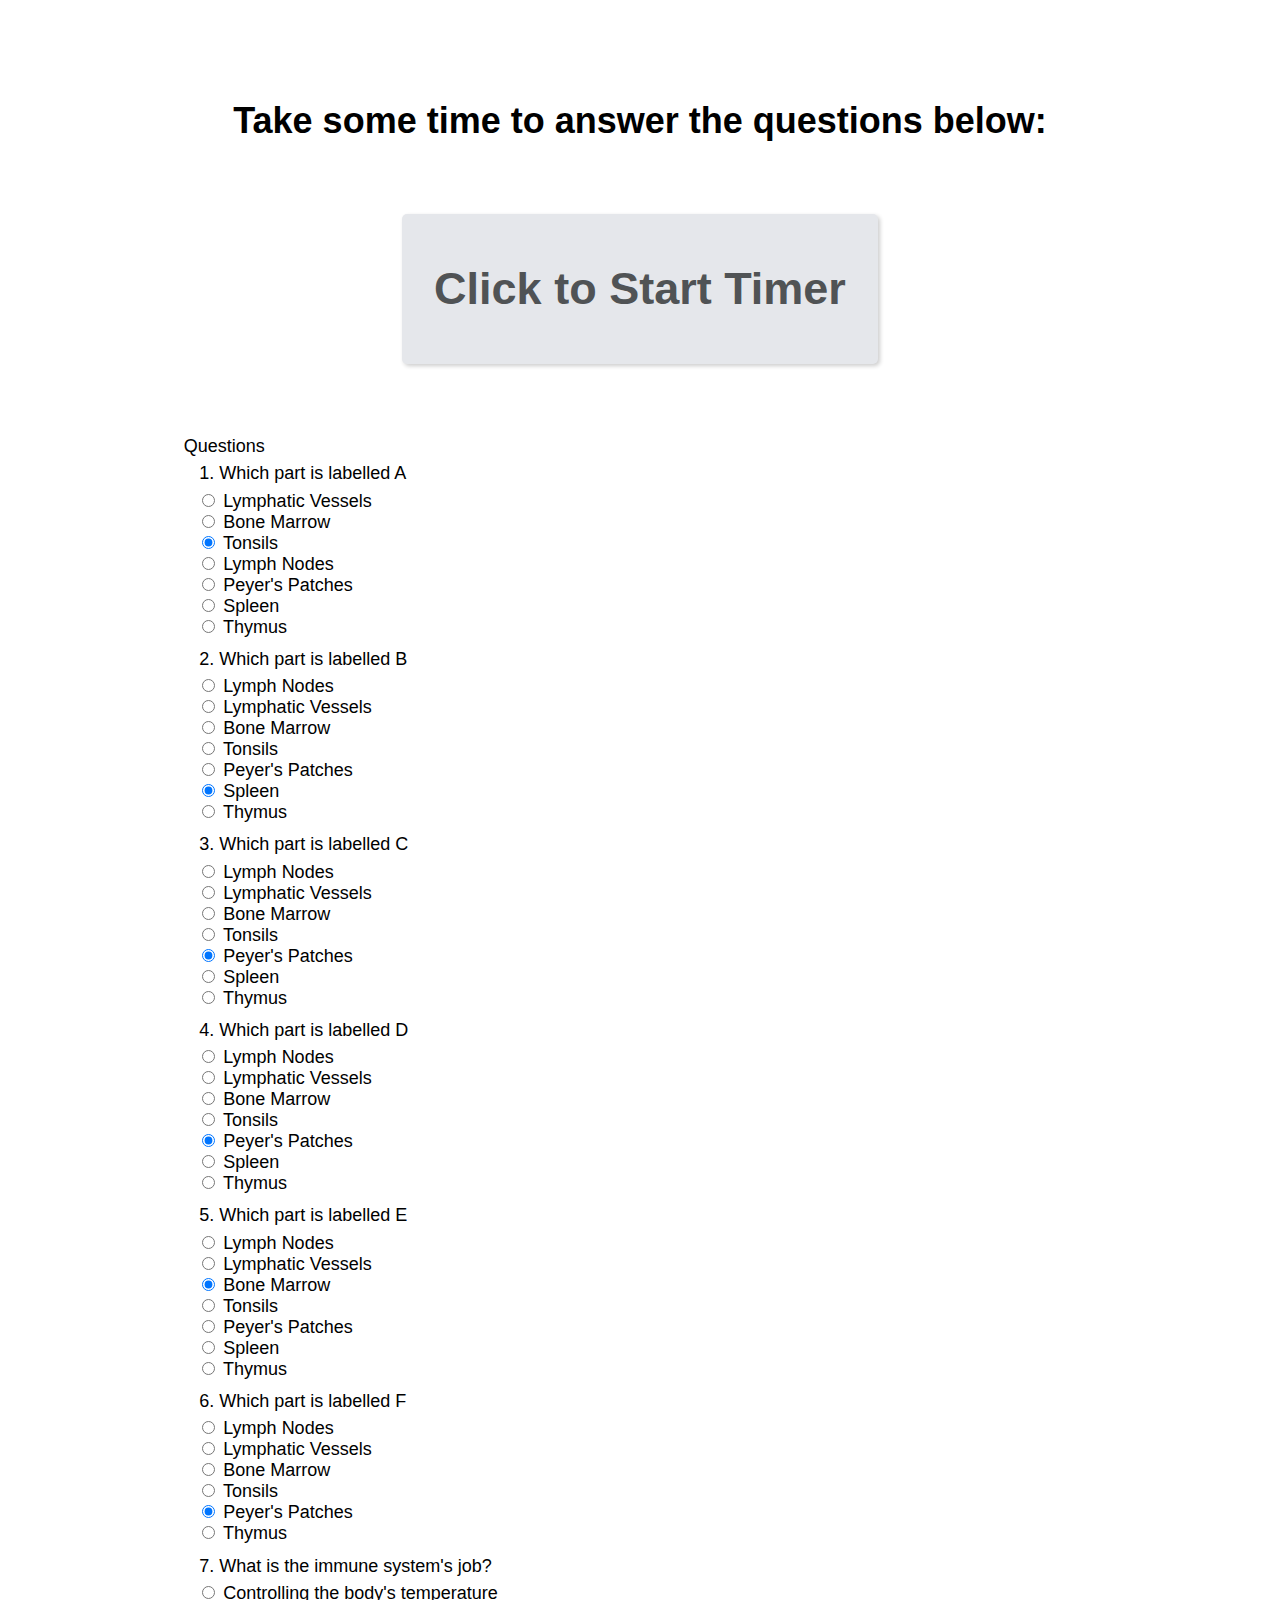
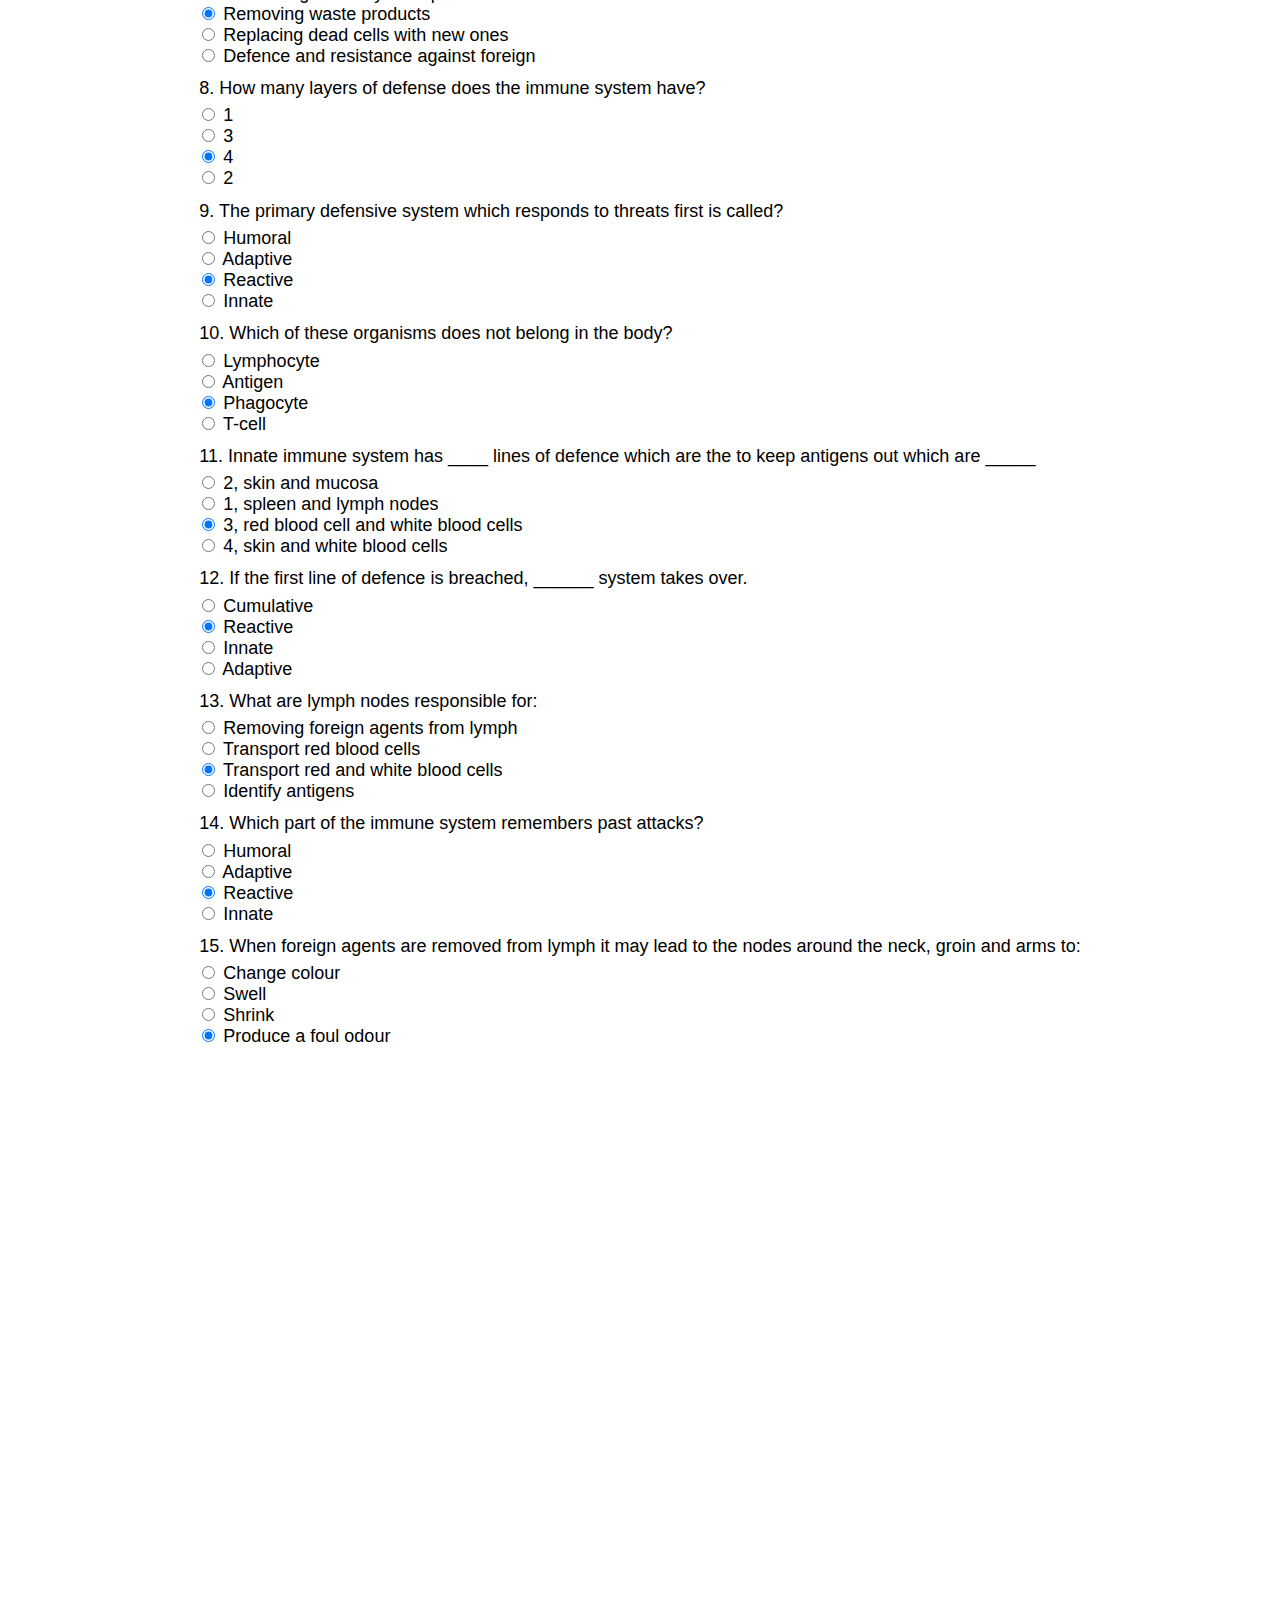
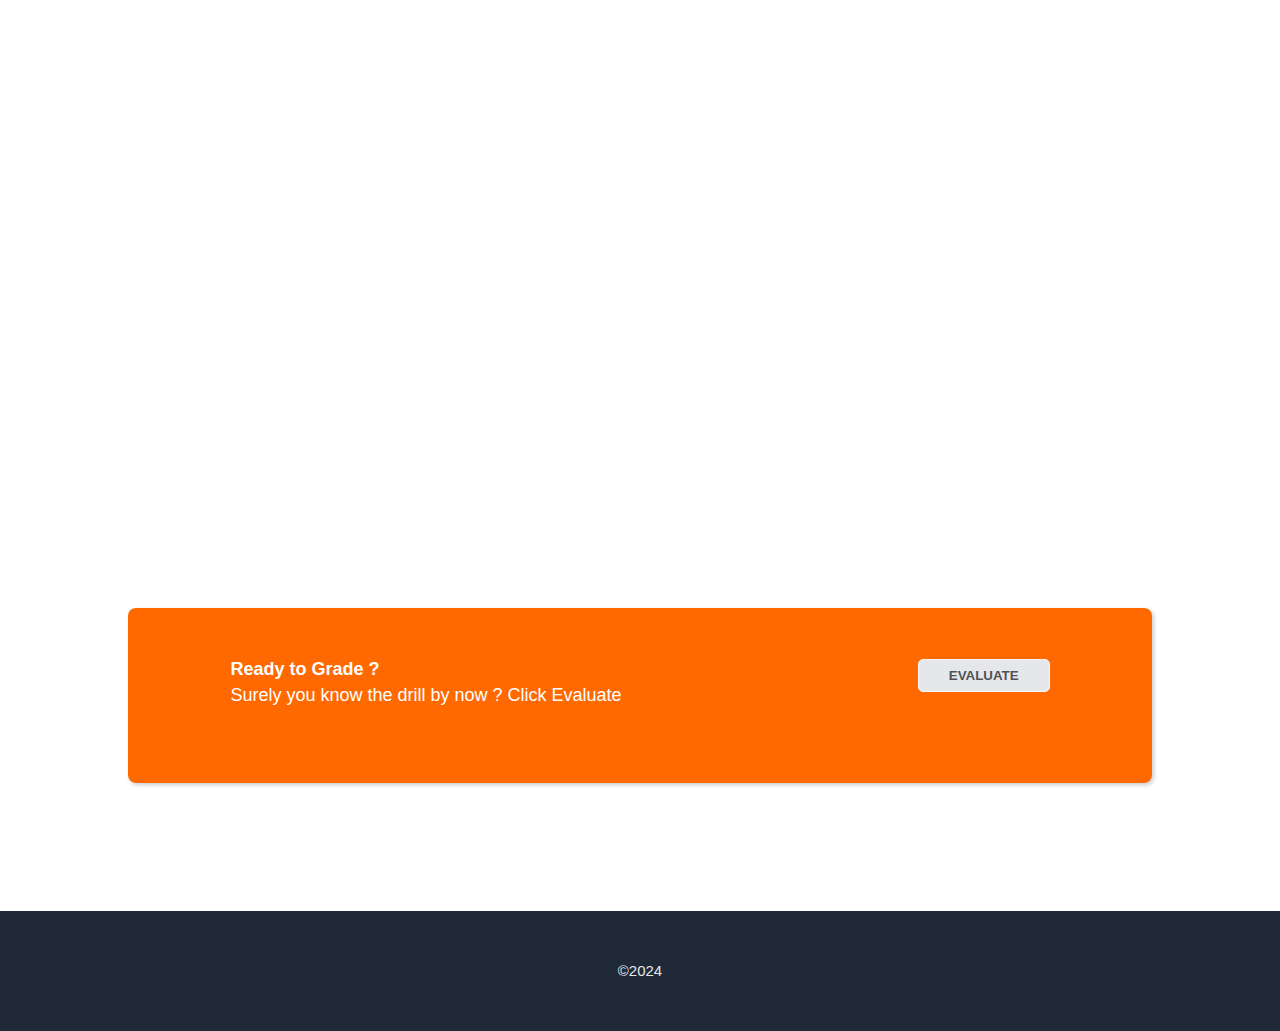
==== commit 30fffa35: "feat:add identical timer code to all .js files, add styling to style.css file to make countdown butt" ====
--- a/pages/immune.html
+++ b/pages/immune.html
@@ -9,6 +9,8 @@
 </head>
 
 <body>
+
+   
     <div class="block-1">
         <div class="header-nav">
             <div class="header-logo">
@@ -20,6 +22,11 @@
               
             </ul>
         </div>
+
+        <div>
+        
+        </div>
+
         <div class="text-image">
             <div class="text-left">
                 <h2>Immune - The Body's Own Garrison</h2>
@@ -32,7 +39,10 @@
                     
     <div            class="block-2">
               <h3>Take some time to answer the questions below:</h3>
-                              <fieldset>  
+              
+              <button id="countdown" style="background-color:#E5E7EB; color:#505355;" onclick="setInterval(myTimer, 1000)">Click to Start Timer</button>      
+
+              <fieldset>  
                                                                        <legend>Questions</legend>                               <!-- <img src="../imgs/musculoskeletal/musculoskeletal_question.png" alt="stray kids logo" class="logo-image"> -->
                                                                        <fieldset>
                                                                          <legend>1. Which part is labelled A</legend>
@@ -437,7 +447,11 @@
     <div class="footer">
         <p>©2024</p>
     </div>
+   
+    
     <script src="../scripts/immune.js"></script>
+
+    
 </body>
 
 </html>--- a/style.css
+++ b/style.css
@@ -263,6 +263,12 @@
 
 }
 
+button#countdown {
+
+    height: 150px;
+    font-size: 45px;
+}
+
 
 
 
